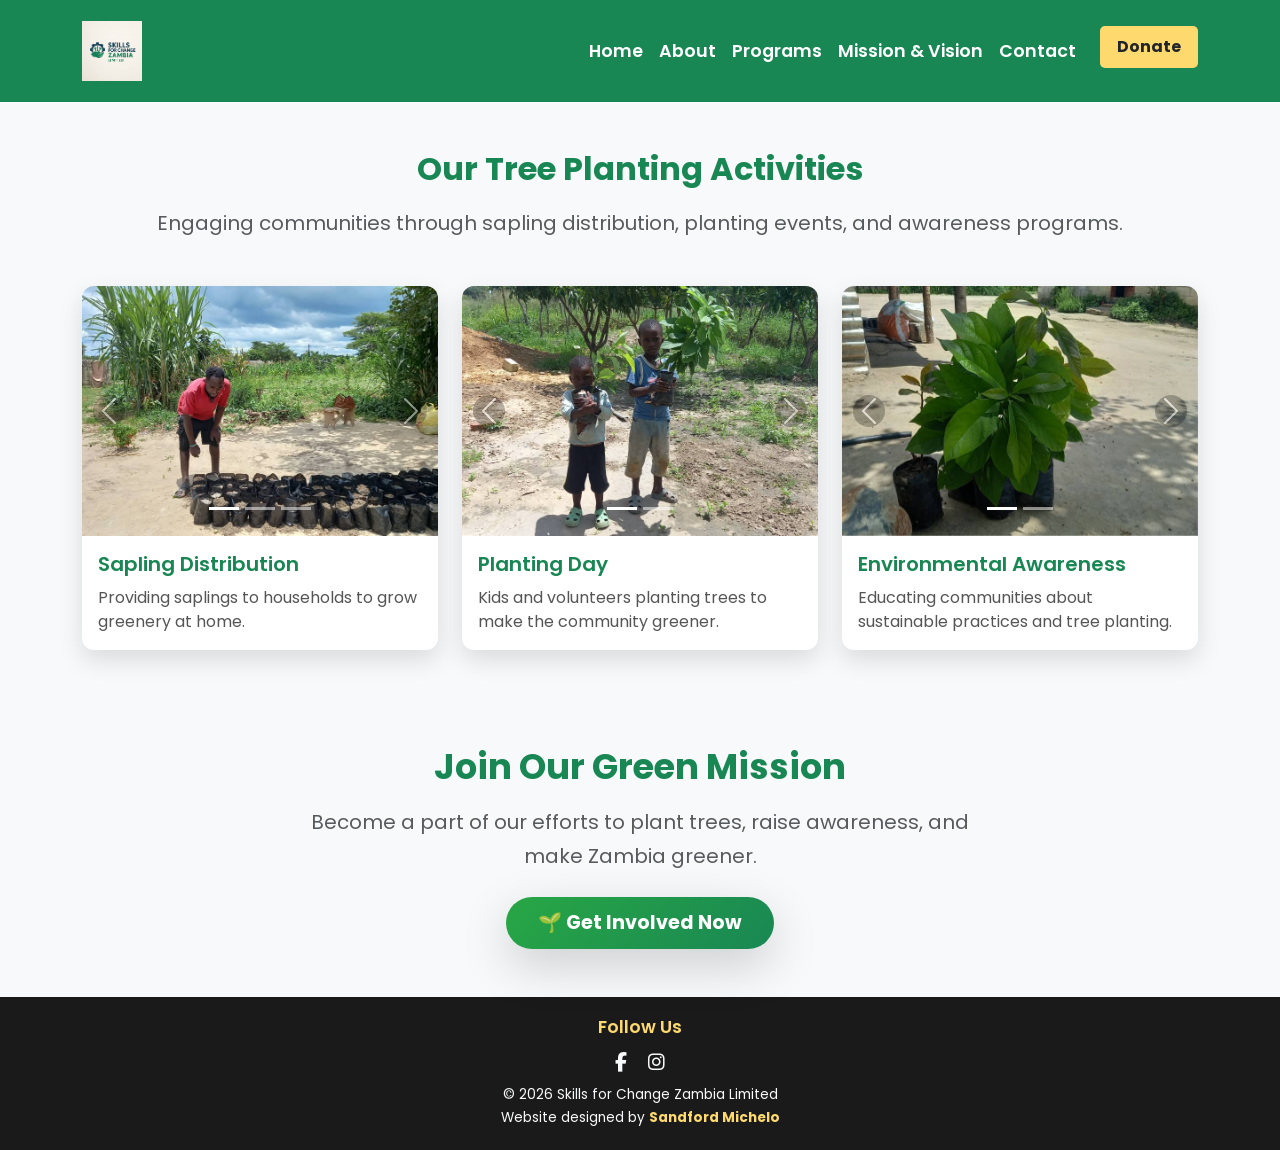
==== climate.html @ eb977bdb "Add files via upload" ====
<!doctype html>
<html lang="en">
  <head>
    <meta charset="UTF-8" />
    <title>Skills for Change Zambia Limited</title>
    <meta name="viewport" content="width=device-width, initial-scale=1" />

    <!-- Google Font -->
    <link
      href="https://fonts.googleapis.com/css2?family=Poppins:wght@300;400;600;700&display=swap"
      rel="stylesheet"
    />

    <!-- Bootstrap CSS -->
    <link
      href="https://cdn.jsdelivr.net/npm/bootstrap@5.3.2/dist/css/bootstrap.min.css"
      rel="stylesheet"
    />

    <!-- Custom CSS -->
    <link rel="stylesheet" href="style.css" />

    <!-- Font Awesome -->
    <link
      rel="stylesheet"
      href="https://cdnjs.cloudflare.com/ajax/libs/font-awesome/6.4.0/css/all.min.css"
    />
  </head>
  <body>
    <nav class="navbar navbar-expand-lg navbar-dark bg-success sticky-top">
      <div class="container">
        <a class="navbar-brand" href="index.html">
          <img src="images/logo.jpeg" alt="Logo" class="logo" />
        </a>

        <button
          class="navbar-toggler"
          type="button"
          data-bs-toggle="collapse"
          data-bs-target="#navbarNav"
        >
          <span class="navbar-toggler-icon"></span>
        </button>

        <div class="collapse navbar-collapse" id="navbarNav">
          <ul class="navbar-nav ms-auto text-center">
            <li class="nav-item">
              <a class="nav-link" href="index.html">Home</a>
            </li>

            <li class="nav-item">
              <a class="nav-link" href="index.html#about">About</a>
            </li>

            <li class="nav-item">
              <a class="nav-link" href="index.html#programs">Programs</a>
            </li>

            <li class="nav-item">
              <a class="nav-link" href="index.html#mission">Mission & Vision</a>
            </li>

            <li class="nav-item">
              <a class="nav-link" href="contact.html">Contact</a>
            </li>

            <li class="nav-item">
              <a class="btn donate-btn ms-lg-3 mt-2 mt-lg-0" href="donate.html"
                >Donate</a
              >
            </li>
          </ul>
        </div>
      </div>
    </nav>
    <!-- TREE PLANTING ACTIVITIES -->
    <section id="tree-activities" class="tree-activities py-5">
      <div class="container">
        <!-- Section Title -->
        <div class="text-center mb-5">
          <h2 class="fw-bold text-success">Our Tree Planting Activities</h2>
          <p class="text-muted fs-5">
            Engaging communities through sapling distribution, planting events,
            and awareness programs.
          </p>
        </div>

        <div class="row g-4">
          <!-- CARD 1 -->
          <div class="col-md-4">
            <div class="card planting-card h-100">
              <div
                id="carouselSaplings"
                class="carousel slide carousel-fade"
                data-bs-ride="carousel"
                data-bs-interval="3000"
                data-bs-pause="false"
              >
                <!-- Indicators -->
                <div class="carousel-indicators">
                  <button
                    type="button"
                    data-bs-target="#carouselSaplings"
                    data-bs-slide-to="0"
                    class="active"
                  ></button>
                  <button
                    type="button"
                    data-bs-target="#carouselSaplings"
                    data-bs-slide-to="1"
                  ></button>
                  <button
                    type="button"
                    data-bs-target="#carouselSaplings"
                    data-bs-slide-to="2"
                  ></button>
                </div>

                <!-- Images -->
                <div class="carousel-inner">
                  <div class="carousel-item active">
                    <img
                      src="images/sampling1.jpeg"
                      class="d-block w-100 rounded-top"
                    />
                  </div>
                  <div class="carousel-item">
                    <img
                      src="images/sampling2.jpeg"
                      class="d-block w-100 rounded-top"
                    />
                  </div>
                  <div class="carousel-item">
                    <img
                      src="images/sampling3.jpeg"
                      class="d-block w-100 rounded-top"
                    />
                  </div>
                </div>

                <!-- Controls -->
                <button
                  class="carousel-control-prev"
                  type="button"
                  data-bs-target="#carouselSaplings"
                  data-bs-slide="prev"
                >
                  <span class="carousel-control-prev-icon"></span>
                </button>
                <button
                  class="carousel-control-next"
                  type="button"
                  data-bs-target="#carouselSaplings"
                  data-bs-slide="next"
                >
                  <span class="carousel-control-next-icon"></span>
                </button>
              </div>

              <div class="card-body">
                <h5 class="card-title">Sapling Distribution</h5>
                <p class="card-text">
                  Providing saplings to households to grow greenery at home.
                </p>
              </div>
            </div>
          </div>

          <!-- CARD 2 -->
          <div class="col-md-4">
            <div class="card planting-card h-100">
              <div
                id="carouselPlantingDay"
                class="carousel slide carousel-fade"
                data-bs-ride="carousel"
                data-bs-interval="3000"
                data-bs-pause="false"
              >
                <div class="carousel-indicators">
                  <button
                    type="button"
                    data-bs-target="#carouselPlantingDay"
                    data-bs-slide-to="0"
                    class="active"
                  ></button>
                  <button
                    type="button"
                    data-bs-target="#carouselPlantingDay"
                    data-bs-slide-to="1"
                  ></button>
                </div>

                <div class="carousel-inner">
                  <div class="carousel-item active">
                    <img
                      src="images/plant1.jpeg"
                      class="d-block w-100 rounded-top"
                    />
                  </div>
                  <div class="carousel-item">
                    <img
                      src="images/plant2.jpeg"
                      class="d-block w-100 rounded-top"
                    />
                  </div>
                </div>

                <button
                  class="carousel-control-prev"
                  type="button"
                  data-bs-target="#carouselPlantingDay"
                  data-bs-slide="prev"
                >
                  <span class="carousel-control-prev-icon"></span>
                </button>
                <button
                  class="carousel-control-next"
                  type="button"
                  data-bs-target="#carouselPlantingDay"
                  data-bs-slide="next"
                >
                  <span class="carousel-control-next-icon"></span>
                </button>
              </div>

              <div class="card-body">
                <h5 class="card-title">Planting Day</h5>
                <p class="card-text">
                  Kids and volunteers planting trees to make the community
                  greener.
                </p>
              </div>
            </div>
          </div>

          <!-- CARD 3 -->
          <div class="col-md-4">
            <div class="card planting-card h-100">
              <div
                id="carouselAwareness"
                class="carousel slide carousel-fade"
                data-bs-ride="carousel"
                data-bs-interval="3000"
                data-bs-pause="false"
              >
                <div class="carousel-indicators">
                  <button
                    type="button"
                    data-bs-target="#carouselAwareness"
                    data-bs-slide-to="0"
                    class="active"
                  ></button>
                  <button
                    type="button"
                    data-bs-target="#carouselAwareness"
                    data-bs-slide-to="1"
                  ></button>
                </div>

                <div class="carousel-inner">
                  <div class="carousel-item active">
                    <img
                      src="images/green1.jpeg"
                      class="d-block w-100 rounded-top"
                    />
                  </div>
                  <div class="carousel-item">
                    <img
                      src="images/green2.jpeg"
                      class="d-block w-100 rounded-top"
                    />
                  </div>
                </div>

                <button
                  class="carousel-control-prev"
                  type="button"
                  data-bs-target="#carouselAwareness"
                  data-bs-slide="prev"
                >
                  <span class="carousel-control-prev-icon"></span>
                </button>
                <button
                  class="carousel-control-next"
                  type="button"
                  data-bs-target="#carouselAwareness"
                  data-bs-slide="next"
                >
                  <span class="carousel-control-next-icon"></span>
                </button>
              </div>

              <div class="card-body">
                <h5 class="card-title">Environmental Awareness</h5>
                <p class="card-text">
                  Educating communities about sustainable practices and tree
                  planting.
                </p>
              </div>
            </div>
          </div>
        </div>
      </div>
    </section>
    <!-- ✅ FIXED GET INVOLVED (CONSISTENT WITH OTHER PAGES) -->
    <section id="get-involved" class="get-involved py-5 bg-light">
      <div class="container text-center">
        <h2 class="fw-bold text-success mb-3">Join Our Green Mission</h2>
        <p class="text-muted fs-5 mb-4">
          Become a part of our efforts to plant trees, raise awareness, and make
          Zambia greener.
        </p>
        <a href="contact.html" class="btn btn-lg btn-gradient shadow-lg">
          🌱 Get Involved Now
        </a>
      </div>
    </section>

    <!-- footer.php -->
    <footer class="footer text-center">
      <div class="container">
        <h5>Follow Us</h5>
        <div class="social-links mb-2">
          <a
            href="https://web.facebook.com/profile.php?id=61575420817052"
            target="_blank"
          >
            <i class="fab fa-facebook-f"></i>
          </a>
          <a
            href="https://www.instagram.com/skills4changezambia/"
            target="_blank"
          >
            <i class="fab fa-instagram"></i>
          </a>
        </div>
        <p class="mb-1">© 2026 Skills for Change Zambia Limited</p>
        <p>
          Website designed by
          <a
            href="https://sanfordmichelo.github.io/"
            target="_blank"
            class="highlighted-name"
            >Sandford Michelo</a
          >
        </p>
      </div>
    </footer>

    <!-- Bootstrap JS -->
    <script src="https://cdn.jsdelivr.net/npm/bootstrap@5.3.2/dist/js/bootstrap.bundle.min.js"></script>
    <script src="script.js"></script>
  </body>
</html>
---- style.css ----
/* ------------------------
   GENERAL STYLES
------------------------ */
body {
    font-family: 'Poppins', sans-serif;
    margin: 0;
    padding: 0;
}

a {
    text-decoration: none;
}
/* ------------------------
   NAVBAR LOGO & BRAND
------------------------ */
.navbar-brand img.logo {
    width: 60px;
    height: auto;
}

.navbar-brand {
    text-transform: uppercase;
    font-size: 1.5rem;
    font-weight: 700;
    color: #ffffff !important;
    display: flex;
    align-items: center;
    gap: 15px;
    flex-wrap: nowrap; /* keep logo and text on same line */
}

.navbar-brand span.navbar-text {
    white-space: normal; /* allow text to wrap naturally */
    line-height: 1.2;
}

/* ------------------------
   NAVBAR LINKS
------------------------ */
.navbar-nav .nav-link {
    font-size: 1.1rem;
    font-weight: 600;
    color: #ffffff !important;
    padding: 0.75rem 1rem;
    transition: color 0.3s ease;
}

.navbar-nav .nav-link:hover {
    color: #d8d6d6 !important;
}

/* Donate Button */
.donate-btn {
    background-color: #fdd96e;
    color: #212529;
    font-weight: 700;
    border-radius: 5px;
    padding: 0.5rem 1rem;
    transition: background 0.3s ease;
}

.donate-btn:hover {
    background-color: #ffc107;
    color: #fff;
}

.navbar {
    padding: 1rem 0;
}

/* ------------------------
   RESPONSIVE BRAND TEXT
------------------------ */
@media (max-width: 991.98px) { /* tablets & below */
    .navbar-brand {
        font-size: 1.3rem;
    }

    .navbar-brand img.logo {
        width: 65px;
    }
}

@media (max-width: 575.98px) { /* small phones */
    .navbar-brand {
        font-size: 1.1rem;
        gap: 10px;
    }

    .navbar-brand img.logo {
        width: 50px;
    }
}
/* ------------------------
   HERO SECTION
------------------------ */
/* HERO SECTION */
.hero {
    min-height: 650px;
    display: flex;
    align-items: center;
    justify-content: center;
    text-align: center;
    background: linear-gradient(rgba(0,0,0,0.5), rgba(0,0,0,0.5)),
                url("images/background.png") center / cover no-repeat;
    color: white;
    padding: 50px 15px;
}

/* Main Hero Title */
.hero h1 {
    font-size: 3.5rem; /* bigger than display-4 */
    font-weight: 800;  /* extra bold for elegance */
    line-height: 1.1;
    margin-bottom: 20px;
    font-family: 'Poppins', sans-serif;
}

/* Subtitle / paragraph */
.hero p.lead {
    font-size: 1.5rem;
    font-weight: 500;
    margin-top: 15px;
    margin-bottom: 25px;
    line-height: 1.4;
    font-family: 'Poppins', sans-serif;
}

/* Hero button */
.hero .btn {
    font-size: 1.2rem;
    font-weight: 600;
    padding: 0.75rem 1.75rem;
    border-radius: 8px;
}

/* ------------------------
   RESPONSIVE HERO
------------------------ */
@media (max-width: 991.98px) { /* tablets & smaller */
    .hero h1 {
        font-size: 2.8rem;
    }
    .hero p.lead {
        font-size: 1.3rem;
    }
    .hero .btn {
        font-size: 1.1rem;
        padding: 0.65rem 1.5rem;
    }
}

@media (max-width: 575.98px) { /* phones */
    .hero h1 {
        font-size: 2.2rem;
    }
    .hero p.lead {
        font-size: 1.1rem;
    }
    .hero .btn {
        font-size: 1rem;
        padding: 0.5rem 1.2rem;
    }
}
/* ------------------------
   RESPONSIVE HERO
------------------------ */
@media (max-width: 991.98px) { /* tablets & smaller */
    .hero h1 {
        font-size: 2.2rem;
    }
    .hero p {
        font-size: 1.1rem;
    }
    .hero .btn {
        font-size: 1rem;
        padding: 0.6rem 1.2rem;
    }
}

@media (max-width: 575.98px) { /* phones */
    .hero h1 {
        font-size: 1.8rem;
    }
    .hero p {
        font-size: 1rem;
    }
    .hero .btn {
        font-size: 0.95rem;
        padding: 0.5rem 1rem;
    }
}

/* ------------------------
   ABOUT SECTION
------------------------ */
.about {
    background: #f8f9fa;
    padding: 80px 15px;
}

.about h2 {
    font-weight: 800; /* bolder for impact */
    font-size: 2.4rem;
    color: #198754;
    margin-bottom: 25px;
    line-height: 1.2;
}

.about p {
    font-size: 1.15rem;
    line-height: 1.7;
    color: #555;
    margin-bottom: 15px;
}

/* About Highlight / Why We Exist Card */
.about h4 {
    font-weight: 700;
    font-size: 1.4rem;
    color: #198754;
    margin-bottom: 20px;
}

.about ul {
    list-style: none;
    padding-left: 0;
    margin: 0;
}

.about ul li {
    position: relative;
    padding-left: 30px;
    margin-bottom: 15px;
    font-size: 1.05rem;
    line-height: 1.5;
    color: #333;
}

/* Add green checkmarks */
.about ul li::before {
    content: "✔";
    color: #198754;
    font-weight: bold;
    position: absolute;
    left: 0;
    top: 0;
}

/* Remove bottom margin for last item */
.about ul li:last-child {
    margin-bottom: 0;
}

/* Card styling for right column */
.about .col-md-6:last-child {
    background: #ffffff;
    padding: 45px 70px;
    border-radius: 12px;
    box-shadow: 0 8px 25px rgba(0,0,0,0.08);
    max-width: 500px;
    margin: 0 auto;
}

/* Responsive Adjustments */
@media (max-width: 991.98px) {
    .about h2 {
        font-size: 2rem;
        text-align: center;
    }
    .about p {
        font-size: 1.1rem;
        text-align: center;
    }
    .about h4 {
        font-size: 1.3rem;
        text-align: center;
    }
    .about ul li {
        font-size: 1rem;
        padding-left: 25px;
    }
}

@media (max-width: 575.98px) {
    .about h2 {
        font-size: 1.7rem;
    }
    .about p {
        font-size: 1rem;
    }
    .about h4 {
        font-size: 1.25rem;
    }
    .about ul li {
        font-size: 0.95rem;
        padding-left: 22px;
    }
}

/* ------------------------
   PROGRAMS SECTION
------------------------ */
.programs {
    padding: 80px 15px;
    background: #f8f9fa;
}

.programs .text-center h2 {
    font-weight: 800;
    font-size: 2.4rem;
    color: #198754;
    margin-bottom: 15px;
    line-height: 1.2;
}

.programs .text-center p {
    font-size: 1.25rem;
    color: #555;
    margin-bottom: 40px;
}

/* Cards */
.programs .card {
    border: none;
    border-radius: 12px;
    overflow: hidden;
    box-shadow: 0 6px 25px rgba(0,0,0,0.12);
    transition: transform 0.3s ease, box-shadow 0.3s ease;
    display: flex;
    flex-direction: column;
    justify-content: space-between;
}

.programs .card:hover {
    transform: translateY(-8px);
    box-shadow: 0 12px 30px rgba(0,0,0,0.18);
}

.programs .card-img-top {
    height: 260px; /* bigger images */
    object-fit: cover;
    width: 100%;
}

.programs .card-body {
    display: flex;
    flex-direction: column;
    flex-grow: 1;
    padding: 25px;
}

.programs .card-title {
    font-weight: 700;
    font-size: 1.25rem;
    color: #198754;
    margin-bottom: 15px;
}

.programs .card-text {
    font-size: 1.1rem;
    color: #555;
    line-height: 1.6;
    margin-bottom: auto;
}

/* Card buttons */
.programs .btn-outline-success {
    margin-top: 15px;
    font-weight: 600;
    align-self: flex-start;
}

/* Responsive adjustments */
@media (max-width: 991.98px) {
    .programs .card-img-top {
        height: 220px;
    }
    .programs .card-title {
        font-size: 1.2rem;
    }
    .programs .card-text {
        font-size: 1.05rem;
    }
}

@media (max-width: 575.98px) {
    .programs .card-img-top {
        height: 200px;
    }
    .programs .card-title {
        font-size: 1.1rem;
    }
    .programs .card-text {
        font-size: 1rem;
    }
}

/* ------------------------
   MISSION & VISION
------------------------ */
.mission {
    padding: 80px 15px;
}

.mission .row > .col-md-6 > .p-3 {
    padding: 25px; /* reduced padding to make box shorter */
    border-radius: 12px;
    box-shadow: 0 10px 25px rgba(0,0,0,0.15);
    color: white;
    transition: transform 0.3s ease;
    min-height: 200px; /* reduce box height */

    /* Center content */
    display: flex;
    flex-direction: column;
    justify-content: center; /* vertical center */
    align-items: center;     /* horizontal center */
    text-align: center;      /* center text */
}

/* Mission box gradient */
.mission .row > .col-md-6:first-child > .p-3 {
    background: linear-gradient(135deg, #198754, #0c4c39);
}

/* Vision box gradient */
.mission .row > .col-md-6:last-child > .p-3 {
    background: linear-gradient(135deg, #0d6efd, #0b3e64);
}

/* Headings inside boxes */
.mission h3 {
    font-weight: 800;         /* make it bolder */
    font-size: 1.9rem;        /* bigger font */
    margin-bottom: 10px;      /* reduce space below title */
}

/* Paragraphs inside boxes */
.mission p {
    font-size: 1.1rem;
    line-height: 1.5;         /* slightly tighter */
    margin: 0;                /* remove extra margin */
}

/* Hover effect */
.mission .row > .col-md-6 > .p-3:hover {
    transform: translateY(-6px);
}

/* Responsive adjustments */
@media (max-width: 991.98px) {
    .mission h3 {
        font-size: 1.7rem;
    }
    .mission p {
        font-size: 1rem;
    }
}

@media (max-width: 575.98px) {
    .mission h3 {
        font-size: 1.5rem;
    }
    .mission p {
        font-size: 0.95rem;
    }
}
/* ------------------------
   GET INVOLVED SECTION
------------------------ */
.get-involved {
    padding: 80px 15px;
    background-color: #f8f9fa; /* light background */
}

.get-involved h2 {
    font-size: 2.5rem; /* big and bold */
    font-weight: 800;
    color: #198754; /* same green as other sections */
    margin-bottom: 20px;
}

.get-involved p {
    font-size: 1.2rem; /* slightly bigger text */
    line-height: 1.7;
    color: #555; /* muted text */
    max-width: 700px; /* limit width for readability */
    margin: 0 auto 30px; /* center paragraph */
}

.get-involved .btn {
    font-size: 1.2rem;
    font-weight: 700;
    padding: 0.75rem 2rem;
    border-radius: 8px;
    transition: all 0.3s ease;
    box-shadow: 0 8px 20px rgba(0,0,0,0.2);
}

/* Optional gradient for button */
.btn-gradient {
    background: linear-gradient(135deg, #198754, #0c4c39);
    border: none;
    color: white;
}

.btn-gradient:hover {
    background: linear-gradient(135deg, #0c4c39, #198754);
    transform: translateY(-3px);
    box-shadow: 0 12px 25px rgba(0,0,0,0.25);
}

/* Responsive adjustments */
@media (max-width: 991.98px) {
    .get-involved h2 {
        font-size: 2rem;
    }
    .get-involved p {
        font-size: 1.1rem;
    }
    .get-involved .btn {
        font-size: 1.1rem;
        padding: 0.7rem 1.8rem;
    }
}

@media (max-width: 575.98px) {
    .get-involved h2 {
        font-size: 1.7rem;
    }
    .get-involved p {
        font-size: 1rem;
    }
    .get-involved .btn {
        font-size: 1rem;
        padding: 0.6rem 1.5rem;
    }
}


/* ===== TREE ACTIVITIES SECTION ===== */
.tree-activities {
    background:#f8f9fa; 
    padding: 60px 0;
}

/* Section Title */
.tree-activities h2 {
    font-weight: 700;
    text-align: center;
    margin-bottom: 20px;
}

    

/* Cards */
.planting-card {
    border: none;
    border-radius: 12px;
    box-shadow: 0 10px 25px rgba(0,0,0,0.12);
    transition: transform 0.3s, box-shadow 0.3s;
    overflow: hidden;
}

.planting-card:hover {
    transform: translateY(-6px);
    box-shadow: 0 15px 35px rgba(0,0,0,0.18);
}

/* Carousel Images */
.planting-card img {
    height: 250px;
    object-fit: cover;
    border-top-left-radius: 12px;
    border-top-right-radius: 12px;
}

/* Card Body */
.card-body h5 {
    color: #198754;
    font-weight: 600;
    margin-bottom: 10px;
}

.card-body p {
    font-size: 1rem;
    color: #555;
}

/* Optional: Carousel Controls Colors */
.carousel-control-prev-icon,
.carousel-control-next-icon {
    background-color: rgba(0,0,0,0.5);
    border-radius: 50%;
}

/* ------------------------*/
/* CONTACT PAGE */
/*------------------------*/

.contact-section{
padding:80px 10%;
background:#ffffff;
}

/* SECTION TITLE (same style as other pages) */

.section-title{
text-align:center;
margin-bottom:60px;
}

.section-title h1{
color:#1f8a5b;
font-size:42px;
margin-bottom:10px;
font-weight:700;
}


.contact-intro{
max-width:800px;
margin:auto;
font-size:18px;
color:#555;
line-height:1.7;
}

/* CONTACT LAYOUT */

.contact-container{
display:flex;
gap:60px;
justify-content:center;
align-items:flex-start;
flex-wrap:wrap;
}

/* CONTACT INFO */

.contact-info{
flex:1;
min-width:300px;
}

.contact-info h2{
color:#1f8a5b;
margin-bottom:20px;
font: size 30px;
font-weight:700;
}

.contact-info p{
margin-bottom:18px;
line-height:1.6;
color:#444;
font-size:16px;
}

/* CLICKABLE EMAIL */

.contact-info a{
color:#609af0;
font-weight:600;
text-decoration:none;
}

.contact-info a:hover{
text-decoration:underline;
}

/* CONTACT FORM */

.contact-form{
flex:1;
min-width:300px;
}

.contact-form h2{
color:#1f8a5b;
margin-bottom:20px;
font-size:30px;
font-weight:700;
}

.contact-form form{
display:flex;
flex-direction:column;
gap:15px;
}

/* INPUT FIELDS */

.contact-form input,
.contact-form textarea{
padding:12px;
border:1px solid #ccc;
border-radius:6px;
font-size:15px;
transition:0.3s;
outline:none;
}

.contact-form input:focus,
.contact-form textarea:focus{
border-color:#1f8a5b;
box-shadow:0 0 5px rgba(31,138,91,0.2);
}

/* BUTTON */

.contact-form button{
background:#1f8a5b;
color:white;
border:none;
padding:12px;
font-size:16px;
border-radius:6px;
cursor:pointer;
transition:0.3s;
}

.contact-form button:hover{
background:#166a45;
transform:translateY(-2px);
}


/* SUPPORT SECTION */
.support {
  text-align: center;
  margin: 60px 0;
  
}

.support h2 {
  color: #166a45;
  font-weight: 700;
  padding: 10px;
}

.support p {
  color: #555;
  font-size: 1.3em;
}

/* DONATION CONTAINER */
.donation-container {
  max-width: 1000px;
  margin: auto;
  padding: 40px;
  background: #fff;
  border-radius: 20px;
  box-shadow: 0 10px 25px rgba(0,0,0,0.1);
}

/* NOTE */
.note {
  text-align: center;
  color: red;
  font-weight: 600;
}

/* METHODS GRID */
.methods {
  display: grid;
  grid-template-columns: repeat(auto-fit, minmax(250px,1fr));
  gap: 20px;
  margin-top: 30px;
}

/* METHOD CARD */
.method {
  height: 200px;
  border-radius: 20px;
  display: flex;
  flex-direction: column;
  justify-content: center;
  align-items: center;
  cursor: pointer;
  transition: 0.3s ease;
  gap: 10px;
}

/* ICON */
.method i {
  font-size: 42px;
  margin-bottom: 10px;
  transition: 0.3s ease;
}

/* TITLE */
.method h5 {
  font-weight: 700;
  margin: 0;
}

/* SMALL TEXT */
.method small {
  opacity: 0.8;
}

/* ================= BANK ================= */
.bank {
  background: #d0f0fd;
  color: #0077b6;
}

.method.bank.active {
  background: #0077b6;
  color: #fff;
}

.method.bank.active i {
  color: #fff;
}

/* ================= AIRTEL ================= */
.airtel {
  background: #e60000; /* real Airtel red */
  color: #fff;
}

.airtel i {
  color: #fff !important;
}

.method.airtel.active {
  background: #ffe6e6;
  color: #e60000;
}

.method.airtel.active i {
  color: #e60000 !important;
}

/* ================= MTN ================= */
.mtn {
  background: #000;
  color: #ffcc00; /* MTN yellow */
}

.mtn i {
  color: #ffcc00 !important;
}

.method.mtn.active {
  background: #ffcc00;
  color: #000;
}

.method.mtn.active i {
  color: #000 !important;
}

/* ================= DETAILS ================= */
#details {
  margin-top: 40px;
  width: 100%;
}

/* DETAILS BOX */
.details-box {
  width: 100%;
  padding: 30px;
  border-radius: 20px;
  background: #f9f9f9;
  box-shadow: 0 8px 20px rgba(0,0,0,0.08);
  animation: fade 0.3s ease;
}

/* DETAILS TITLE */
.details-box h4 {
  font-weight: 700;
  margin-bottom: 15px;
}

/* TEXT */
.details-box p {
  margin: 8px 0;
  font-size: 16px;
}

/* TABLE (BANK DETAILS) */
.details-box table {
  margin-top: 15px;
  font-size: 15px;
}

/* ================= OPTIONAL COLORS FOR DETAILS ================= */
.details-box.bank-details {
  border-left: 6px solid #0077b6;
}

.details-box.airtel-details {
  border-left: 6px solid #e60000;
}

.details-box.mtn-details {
  border-left: 6px solid #ffcc00;
}

/* ================= HOVER EFFECT ================= */
.method:hover {
  transform: translateY(-5px);
  box-shadow: 0 10px 20px rgba(0,0,0,0.1);
}

.select {
  text-align: center;
  margin: 30px 0 10px;
  padding: 25px;
  border-radius: 15px;

  /* subtle modern background */
  background: linear-gradient(135deg, #f7f6f6, #e4e7eb);

  /* soft shadow */
  box-shadow: 0 5px 15px rgba(0,0,0,0.05);
}

/* TITLE */
.select h3 {
  font-weight: 700;
  margin: 0;
  color: #053b1a;
  position: relative;
  display: inline-block;
}

.select {
  transition: 0.3s;
}

.select:hover {
  transform: translateY(-2px);
}

/* Payment Details design */
.sub {
  font-size: 14px;
  color: #777;
  margin-bottom: 20px;
}

/* INFO ROW */
.info-row {
  display: flex;
  justify-content: space-between;
  align-items: center;
  padding: 14px 16px;
  margin-bottom: 10px;
  background: #fff;
  border-radius: 12px;
  box-shadow: 0 2px 8px rgba(0,0,0,0.05);
}

/* LABEL */
.info-row span {
  font-weight: 500;
  color: #555;
}

/* VALUE */
.info-row strong {
  font-weight: 600;
  color: #111;
}

/* HIGHLIGHT ROW */
.info-row.highlight {
  border: 2px solid #ddd;
  background: #f9f9f9;
}

/* BANK STYLE */
.bank-details {
  border-left: 6px solid #0077b6;
}

/* AIRTEL STYLE */
.airtel-details {
  border-left: 6px solid #e60000;
}

.airtel-highlight {
  border-color: #e60000;
}

/* MTN STYLE */
.mtn-details {
  border-left: 6px solid #ffcc00;
}

.mtn-highlight {
  border-color: #ffcc00;
}

/* ICON INSIDE TITLE */
.details-box h4 i {
  margin-right: 8px;
}

/* SMALL ANIMATION */
.details-box {
  animation: fade 0.3s ease;
}

/* ================= ANIMATION ================= */
@keyframes fade {
  from {
    opacity: 0;
    transform: translateY(10px);
  }
  to {
    opacity: 1;
    transform: translateY(0);
  }
}
/* ------------------------ 
   FOOTER
------------------------ */
.footer {
    background: #1a1a1a; /* dark background */
    color: #f8f9fa;       /* off-white text */
    padding: 20px 15px;   /* compact spacing */
    text-align: center;
    font-family: 'Poppins', sans-serif;
}

.footer h5 {
    font-weight: 600;
    font-size: 1.1rem;
    margin-bottom: 10px;
    color: #fdd96e; /* gold accent for "Follow Us" */
}

.footer .social-links {
    margin-bottom: 10px;
}

.footer .social-links a {
    color: #f8f9fa;
    font-size: 1.2rem;
    margin: 0 8px;
    transition: color 0.3s ease;
}

.footer .social-links a:hover {
    color: #fdd96e; /* gold hover */
}

.footer p {
    font-size: 0.85rem;
    margin: 3px 0;
    line-height: 1.4;
}

/* Highlighted name */
.footer .highlighted-name {
    color: #fdd96e;   /* gold highlight */
    font-weight: 700; /* bold */
    text-decoration: none;
    transition: color 0.3s ease;
}

.footer .highlighted-name:hover {
    color: #ffc107;   /* slightly darker gold on hover */
}

/* ========================
   SKILLS / TVET SECTION
======================== */
.skills {
    background: #f8f9fa;
    padding: 70px 20px;
}

/* Section Title */
.skills h2 {
    font-weight: 700;
    position: relative;
    margin-bottom: 15px;
}

.skills .text-muted {
    max-width: 700px;
    margin: 0 auto;
}

/* Featured Skill Row */
.skills .row.align-items-center {
    margin-bottom: 50px;
}

.skills h3 {
    color: #198754;
    font-weight: 600;
    margin-bottom: 15px;
}

.skills p {
    line-height: 1.6;
    color: #555;
}

/* Custom List Style */
.list-check {
    list-style: none;
    padding-left: 0;
    margin-top: 15px;
}

.list-check li {
    position: relative;
    padding-left: 28px;
    margin-bottom: 10px;
    color: #444;
}

.list-check li::before {
    content: "✔";
    position: absolute;
    left: 0;
    color: #198754;
    font-weight: bold;
}

/* Featured Image */
.skills .row img {
    border-radius: 10px;
    box-shadow: 0 8px 20px rgba(0,0,0,0.12);
    transition: transform 0.3s ease, box-shadow 0.3s ease;
}

.skills .row img:hover {
    transform: scale(1.02);
    box-shadow: 0 12px 28px rgba(0,0,0,0.18);
}

/* ========================
   GALLERY CARDS
======================== */
.skill-card {
    border: none;
    border-radius: 12px;
    overflow: hidden;
    box-shadow: 0 8px 20px rgba(0,0,0,0.1);
    transition: transform 0.3s ease, box-shadow 0.3s ease;
    position: relative;
}

.skill-card:hover {
    transform: translateY(-5px);
    box-shadow: 0 12px 30px rgba(0,0,0,0.15);
}

.gallery-img {
    width: 100%;
    height: 450px;
    object-fit: cover;
    display: block;
    transition: transform 0.3s ease;
}

.gallery-img.portrait-img {
    height: 450px; /* slightly taller for portrait */
}

/* Overlay effect (optional for hover) */
.overlay {
    position: absolute;
    top: 0;
    left: 0;
    width: 100%;
    height: 100%;
    background: rgba(25,135,84,0.25);
    opacity: 0;
    transition: opacity 0.3s ease;
}

.skill-card:hover .overlay {
    opacity: 1;
}

/* Adjust gallery spacing on large screens */
@media (min-width: 992px) {
    .col-lg-5 {
        flex: 0 0 48%;
        max-width: 48%;
    }
}

/* ========================
   SHELTER SECTION
======================== */
.shelter-section {
    padding: 70px 20px;
    text-align: center;
    background: #ffffff;
}

.shelter-section h2 {
    font-weight: 700;
    color: #198754;
    margin-bottom: 20px;
}

.shelter-section p {
    max-width: 750px;
    margin: 0 auto 30px;
    color: #555;
    line-height: 1.7;
}

/* Shelter images */
.shelter-images {
    display: flex;
    justify-content: center;
    gap: 25px;
    flex-wrap: wrap;
    margin-bottom: 25px;
}

.shelter-images img {
    width: 600px;
    max-width: 90%;
    border-radius: 10px;
    box-shadow: 0 6px 18px rgba(0,0,0,0.12);
    transition: transform 0.3s ease;
}

.shelter-images img:hover {
    transform: scale(1.03);
}


/* ========================
   MOBILE IMPROVEMENTS
======================== */
@media (max-width: 768px) {

    .skills h2 {
        font-size: 1.6rem;
    }

    .skills h3 {
        margin-top: 15px;
    }

    .skill-card img {
        height: 220px;
    }

    .shelter-images img {
        width: 100%;
    }
}

/* ========================
   SEXUAL & REPRODUCTIVE HEALTH
======================== */
.srh-main {
    background: #f8f9fa;
    padding-top: 80px;
    padding-bottom: 80px;
}

/* Section Title */
.srh-main h2 {
    font-weight: 700;
    position: relative;
}

/* Subtitle */
.srh-main .text-muted {
    max-width: 700px;
    margin: 0 auto;
}

/* Content Rows */
.srh-main h4 {
    color: #198754;
    font-weight: 600;
    margin-bottom: 15px;
}

.srh-main p {
    line-height: 1.7;
    color: #555;
    margin-bottom: 15px;
}

/* List with checkmarks */
.list-check {
    list-style: none;
    padding-left: 0;
    margin-top: 15px;
}

.list-check li {
    position: relative;
    padding-left: 28px;
    margin-bottom: 10px;
    color: #444;
}

.list-check li::before {
    content: "✔";
    position: absolute;
    left: 0;
    color: #198754;
    font-weight: bold;
}

/* Images */
.srh-main img {
    border-radius: 10px;
    box-shadow: 0 8px 20px rgba(0,0,0,0.12);
    transition: all 0.3s ease;
}

.srh-main img:hover {
    transform: scale(1.02);
    box-shadow: 0 12px 28px rgba(0,0,0,0.18);
}

/* ========================
   GET INVOLVED SECTION
======================== */
#get-involved-srh,
.get-involved {
    padding: 80px 20px;
    background: #ffffff;
    text-align: center;
}

#get-involved-srh.bg-light {
    background: #f8f9fa;
}

#get-involved-srh h2,
.get-involved h2 {
    font-size: 2.2rem;
    font-weight: 700;
    color: #198754;
    margin-bottom: 20px;
}

#get-involved-srh p,
.get-involved p {
    font-size: 1.1rem;
    line-height: 1.7;
    color: #555;
    max-width: 700px;
    margin: 0 auto 30px auto;
}

/* Get Involved Button (reuse gradient button) */
#get-involved-srh .btn,
.get-involved .btn {
    font-size: 1.2rem;
    font-weight: 700;
    padding: 0.75rem 2rem;
    border-radius: 50px;
    transition: all 0.3s ease;
    box-shadow: 0 8px 20px rgba(0,0,0,0.25);
    background: linear-gradient(135deg, #28a745, #198754);
    color: #fff;
    border: none;
}

#get-involved-srh .btn:hover,
.get-involved .btn:hover {
    transform: translateY(-3px);
    box-shadow: 0 12px 25px rgba(0,0,0,0.3);
    color: #fff;
    text-decoration: none;
}

/* ========================
   RESPONSIVE
======================== */
@media (max-width: 768px) {
    .srh-main img {
        margin-bottom: 20px;
    }
}
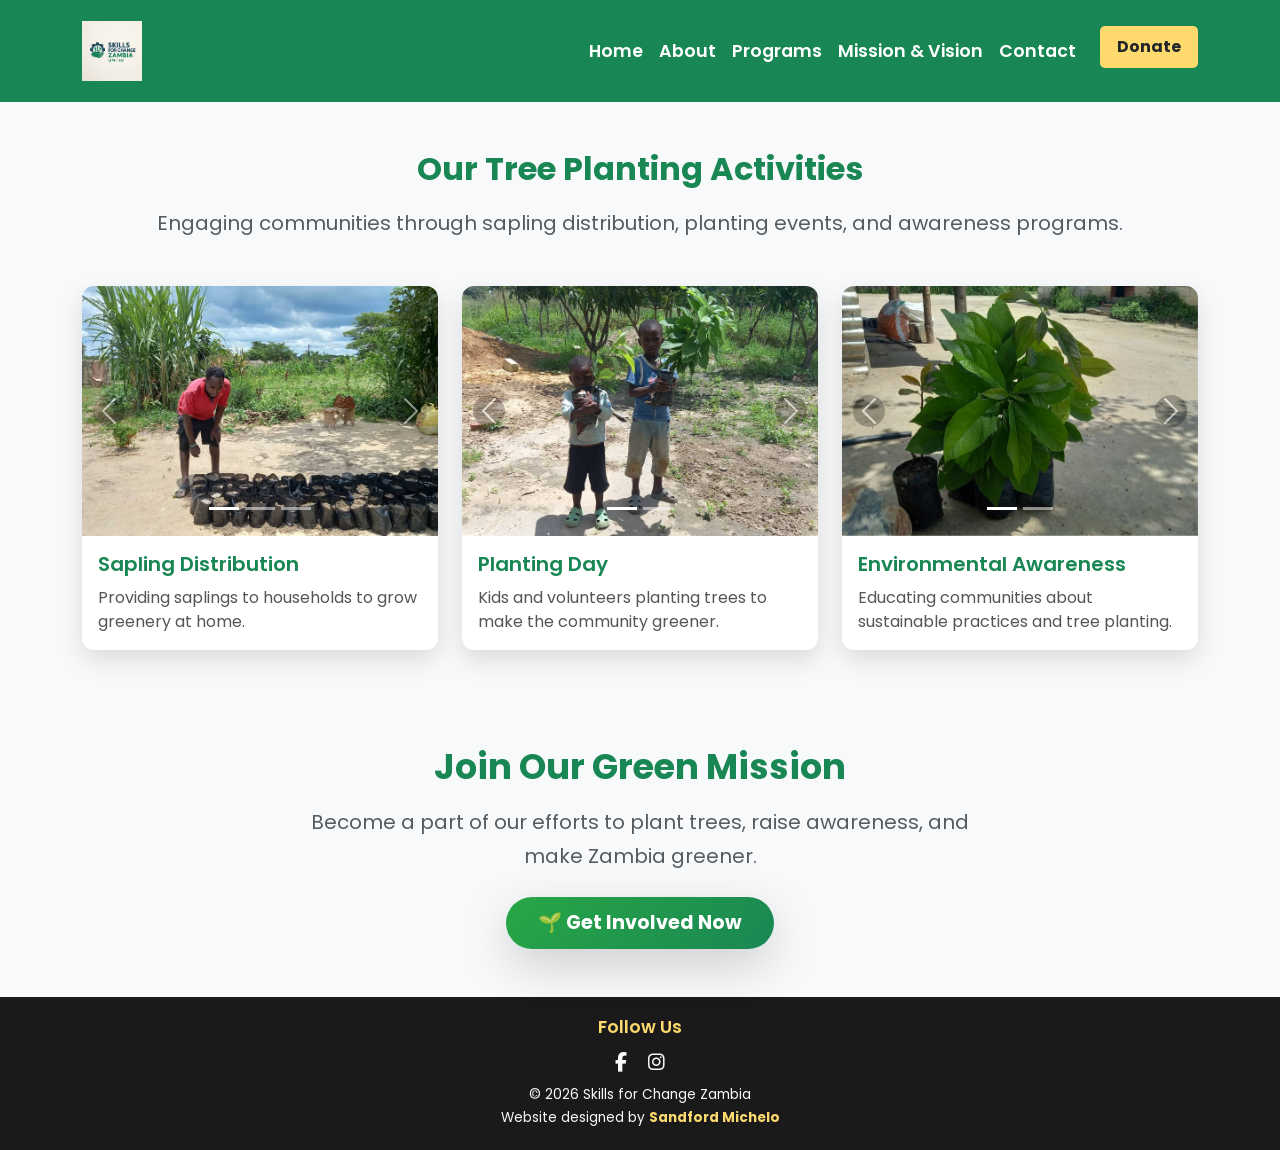
==== commit f7652615: "Update climate.html" ====
--- a/climate.html
+++ b/climate.html
@@ -2,7 +2,7 @@
 <html lang="en">
   <head>
     <meta charset="UTF-8" />
-    <title>Skills for Change Zambia Limited</title>
+    <title>Skills for Change Zambia </title>
     <meta name="viewport" content="width=device-width, initial-scale=1" />
 
     <!-- Google Font -->
@@ -334,7 +334,7 @@
             <i class="fab fa-instagram"></i>
           </a>
         </div>
-        <p class="mb-1">© 2026 Skills for Change Zambia Limited</p>
+        <p class="mb-1">© 2026 Skills for Change Zambia</p>
         <p>
           Website designed by
           <a
